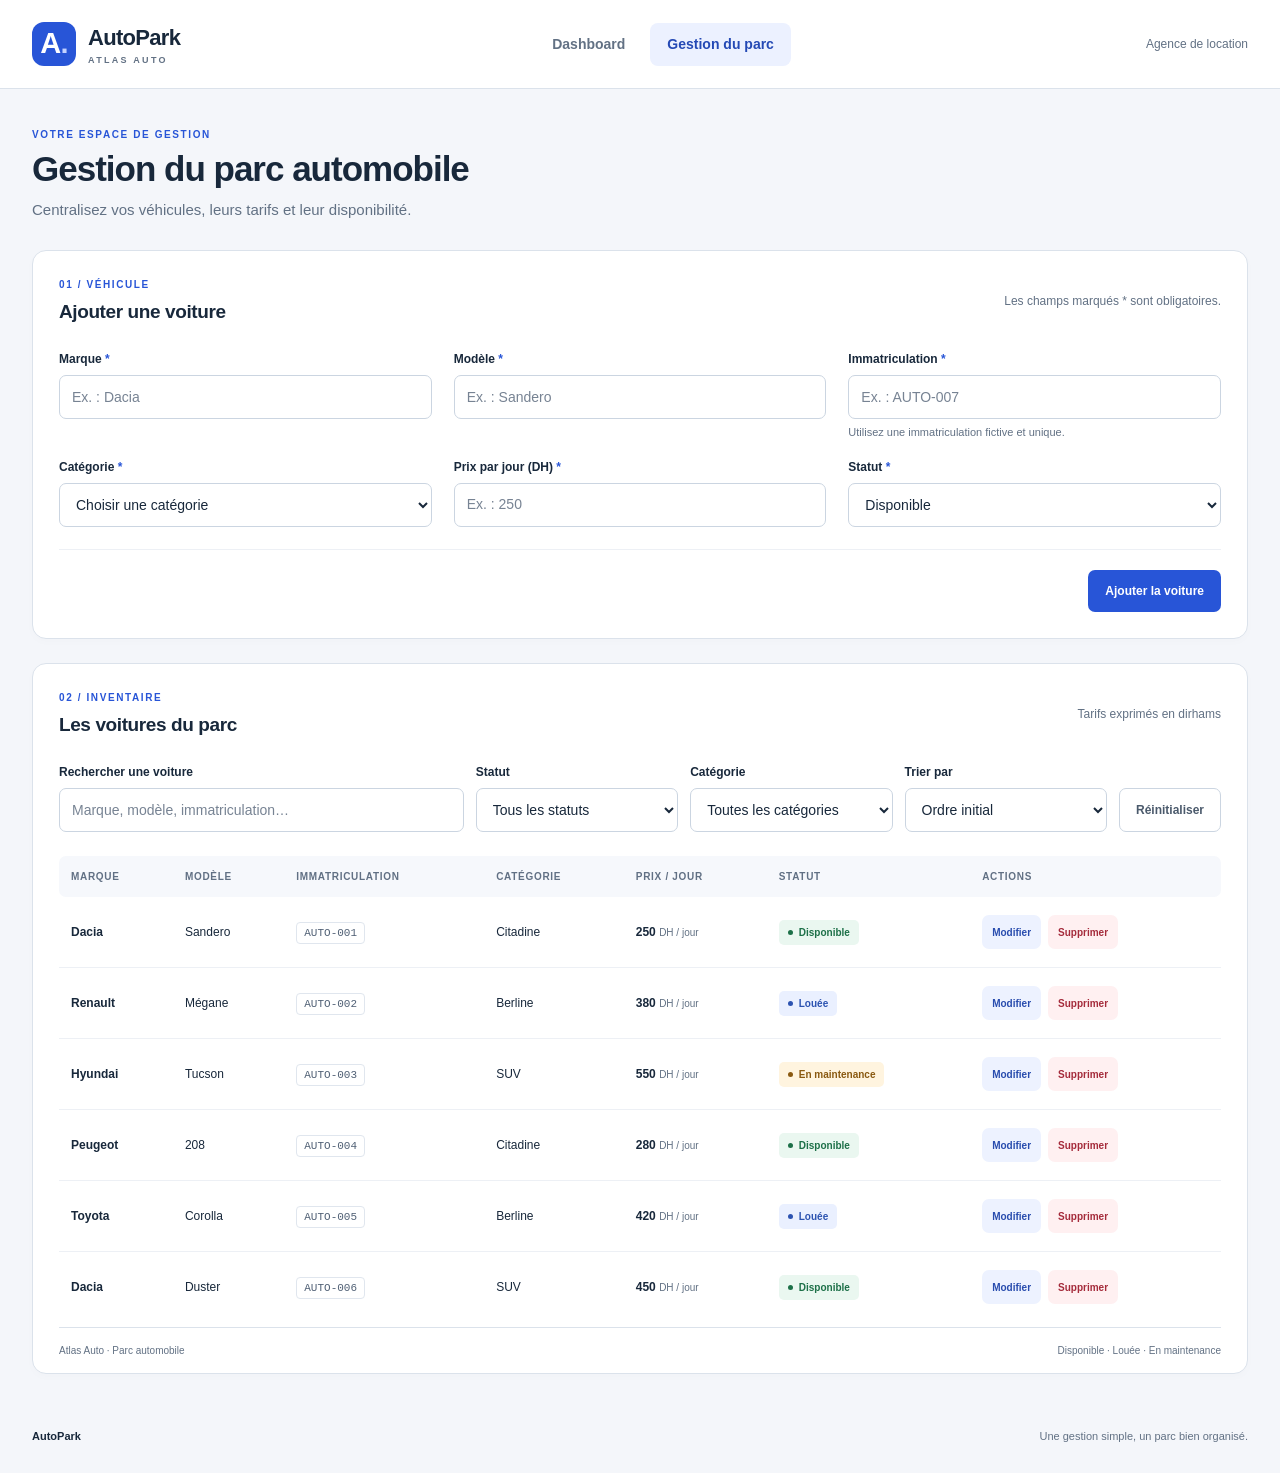
==== voitures.html @ b7d4301d "f" ====
<!doctype html>
<html lang="fr">
  <head>
    <meta charset="UTF-8" />
    <meta name="viewport" content="width=device-width, initial-scale=1.0" />
    <meta
      name="description"
      content="AutoPark — Interface de gestion du parc automobile Atlas Auto."
    />
    <title>Gestion du parc · AutoPark</title>
    <link rel="icon" href="data:," />
    <link rel="stylesheet" href="css/style.css" />
    <script type="module" src="js/voitures.js"></script>
  </head>
  <body>
    <a class="skip-link" href="#contenu">Aller au contenu</a>
    <header class="site-header">
      <div class="container header-content">
        <a
          class="brand"
          href="voitures.html"
          aria-label="AutoPark — Gestion du parc"
        >
          <span class="brand-mark" aria-hidden="true">A<span>.</span></span>
          <span>AutoPark<small>ATLAS AUTO</small></span>
        </a>
        <nav aria-label="Navigation principale">
          <!-- index.html est le dashboard à créer par l'apprenant. -->
          <a href="index.html">Dashboard</a>
          <a href="voitures.html" aria-current="page">Gestion du parc</a>
        </nav>
        <span class="agency-label">Agence de location</span>
      </div>
    </header>

    <main id="contenu" class="container main-content">
      <section class="page-intro" aria-labelledby="titre-page">
        <p class="eyebrow">VOTRE ESPACE DE GESTION</p>
        <h1 id="titre-page">Gestion du parc automobile</h1>
        <p>Centralisez vos véhicules, leurs tarifs et leur disponibilité.</p>
      </section>

      <section class="panel" aria-labelledby="titre-formulaire">
        <div class="section-heading">
          <div>
            <p class="eyebrow">01 / VÉHICULE</p>
            <h2 id="titre-formulaire">Ajouter une voiture</h2>
          </div>
          <span class="section-note"
            >Les champs marqués * sont obligatoires.</span
          >
        </div>
        <!-- TODO JS : gérer submit, valider, ajouter ou modifier une voiture. -->
        <form id="formulaire-voiture" novalidate>
          <input type="hidden" id="voiture-id" name="id" value="" />
          <div class="form-grid">
            <div class="field">
              <label for="marque"
                >Marque <span aria-hidden="true">*</span></label
              >
              <input
                id="marque"
                name="marque"
                type="text"
                placeholder="Ex. : Dacia"
                required
                aria-describedby="erreur-marque"
              />
              <small id="erreur-marque" class="field-error"></small>
            </div>
            <div class="field">
              <label for="modele"
                >Modèle <span aria-hidden="true">*</span></label
              >
              <input
                id="modele"
                name="modele"
                type="text"
                placeholder="Ex. : Sandero"
                required
                aria-describedby="erreur-modele"
              />
              <small id="erreur-modele" class="field-error"></small>
            </div>
            <div class="field">
              <label for="immatriculation"
                >Immatriculation <span aria-hidden="true">*</span></label
              >
              <input
                id="immatriculation"
                name="immatriculation"
                type="text"
                placeholder="Ex. : AUTO-007"
                required
                aria-describedby="aide-immatriculation erreur-immatriculation"
              />
              <small id="aide-immatriculation" class="field-help"
                >Utilisez une immatriculation fictive et unique.</small
              >
              <small id="erreur-immatriculation" class="field-error"></small>
            </div>
            <div class="field">
              <label for="categorie"
                >Catégorie <span aria-hidden="true">*</span></label
              >
              <select
                id="categorie"
                name="categorie"
                required
                aria-describedby="erreur-categorie"
              >
                <option value="">Choisir une catégorie</option>
                <option value="Citadine">Citadine</option>
                <option value="Berline">Berline</option>
                <option value="SUV">SUV</option>
              </select>
              <small id="erreur-categorie" class="field-error"></small>
            </div>
            <div class="field">
              <label for="prix-jour"
                >Prix par jour (DH) <span aria-hidden="true">*</span></label
              >
              <input
                id="prix-jour"
                name="prixJour"
                type="number"
                min="0.01"
                step="0.01"
                placeholder="Ex. : 250"
                required
                aria-describedby="erreur-prix-jour"
              />
              <small id="erreur-prix-jour" class="field-error"></small>
            </div>
            <div class="field">
              <label for="statut"
                >Statut <span aria-hidden="true">*</span></label
              >
              <select
                id="statut"
                name="statut"
                required
                aria-describedby="erreur-statut"
              >
                <option value="Disponible">Disponible</option>
                <option value="Louée">Louée</option>
                <option value="En maintenance">En maintenance</option>
              </select>
              <small id="erreur-statut" class="field-error"></small>
            </div>
          </div>
          <div class="form-footer">
            <p
              id="message-formulaire"
              class="feedback"
              role="status"
              aria-live="polite"
            ></p>
            <div class="form-actions">
              <!-- Retirer hidden en JavaScript pendant une modification. -->
              <button
                id="annuler-modification"
                class="button button-secondary"
                type="button"
                hidden
              >
                Annuler la modification
              </button>
              <button
                id="bouton-enregistrer"
                class="button button-primary"
                type="submit"
              >
                Ajouter la voiture
              </button>
            </div>
          </div>
        </form>
      </section>

      <section class="panel inventory-panel" aria-labelledby="titre-inventaire">
        <div class="section-heading">
          <div>
            <p class="eyebrow">02 / INVENTAIRE</p>
            <h2 id="titre-inventaire">Les voitures du parc</h2>
          </div>
          <span class="section-note">Tarifs exprimés en dirhams</span>
        </div>
        <!-- TODO JS : combiner recherche, filtres et tri. -->
        <div class="toolbar">
          <div class="field search-field">
            <label for="recherche">Rechercher une voiture</label>
            <input
              id="recherche"
              type="search"
              placeholder="Marque, modèle, immatriculation…"
            />
          </div>
          <div class="field">
            <label for="filtre-statut">Statut</label>
            <select id="filtre-statut">
              <option value="">Tous les statuts</option>
              <option value="Disponible">Disponible</option>
              <option value="Louée">Louée</option>
              <option value="En maintenance">En maintenance</option>
            </select>
          </div>
          <div class="field">
            <label for="filtre-categorie">Catégorie</label>
            <select id="filtre-categorie">
              <option value="">Toutes les catégories</option>
              <option value="Citadine">Citadine</option>
              <option value="Berline">Berline</option>
              <option value="SUV">SUV</option>
            </select>
          </div>
          <div class="field">
            <label for="tri-prix">Trier par</label>
            <select id="tri-prix">
              <option value="">Ordre initial</option>
              <option value="croissant">Prix croissant</option>
              <option value="decroissant">Prix décroissant</option>
            </select>
          </div>
          <button
            id="reinitialiser-filtres"
            type="button"
            class="button button-secondary"
          >
            Réinitialiser
          </button>
        </div>
        <p
          id="message-parc"
          class="feedback inventory-feedback"
          role="status"
          aria-live="polite"
        ></p>
        <div
          class="table-scroll"
          role="region"
          aria-label="Tableau des voitures : défilement horizontal possible"
          tabindex="0"
        >
          <table>
            <caption class="sr-only">
              Liste des voitures du parc et actions de gestion
            </caption>
            <thead>
              <tr>
                <th scope="col">Marque</th>
                <th scope="col">Modèle</th>
                <th scope="col">Immatriculation</th>
                <th scope="col">Catégorie</th>
                <th scope="col">Prix / jour</th>
                <th scope="col">Statut</th>
                <th scope="col">Actions</th>
              </tr>
            </thead>
            <!-- Lignes de démonstration statiques : à remplacer par un affichage JS.
               data-id identifie la voiture ; data-action indique l'action. -->
            <tbody id="liste-voitures">
              <tr>
                <td><strong>Dacia</strong></td>
                <td>Sandero</td>
                <td><span class="registration">AUTO-001</span></td>
                <td>Citadine</td>
                <td class="price">250 <span>DH / jour</span></td>
                <td><span class="badge badge-disponible">Disponible</span></td>
                <td>
                  <div class="row-actions">
                    <button
                      type="button"
                      class="button button-edit"
                      data-action="modifier"
                      data-id="1"
                      aria-label="Modifier Dacia Sandero, AUTO-001"
                    >
                      Modifier
                    </button>
                    <button
                      type="button"
                      class="button button-delete"
                      data-action="supprimer"
                      data-id="1"
                      aria-label="Supprimer Dacia Sandero, AUTO-001"
                    >
                      Supprimer
                    </button>
                  </div>
                </td>
              </tr>
              <tr>
                <td><strong>Renault</strong></td>
                <td>Mégane</td>
                <td><span class="registration">AUTO-002</span></td>
                <td>Berline</td>
                <td class="price">380 <span>DH / jour</span></td>
                <td><span class="badge badge-louee">Louée</span></td>
                <td>
                  <div class="row-actions">
                    <button
                      type="button"
                      class="button button-edit"
                      data-action="modifier"
                      data-id="2"
                      aria-label="Modifier Renault Mégane, AUTO-002"
                    >
                      Modifier
                    </button>
                    <button
                      type="button"
                      class="button button-delete"
                      data-action="supprimer"
                      data-id="2"
                      aria-label="Supprimer Renault Mégane, AUTO-002"
                    >
                      Supprimer
                    </button>
                  </div>
                </td>
              </tr>
              <tr>
                <td><strong>Hyundai</strong></td>
                <td>Tucson</td>
                <td><span class="registration">AUTO-003</span></td>
                <td>SUV</td>
                <td class="price">550 <span>DH / jour</span></td>
                <td>
                  <span class="badge badge-maintenance">En maintenance</span>
                </td>
                <td>
                  <div class="row-actions">
                    <button
                      type="button"
                      class="button button-edit"
                      data-action="modifier"
                      data-id="3"
                      aria-label="Modifier Hyundai Tucson, AUTO-003"
                    >
                      Modifier
                    </button>
                    <button
                      type="button"
                      class="button button-delete"
                      data-action="supprimer"
                      data-id="3"
                      aria-label="Supprimer Hyundai Tucson, AUTO-003"
                    >
                      Supprimer
                    </button>
                  </div>
                </td>
              </tr>
              <tr>
                <td><strong>Peugeot</strong></td>
                <td>208</td>
                <td><span class="registration">AUTO-004</span></td>
                <td>Citadine</td>
                <td class="price">280 <span>DH / jour</span></td>
                <td><span class="badge badge-disponible">Disponible</span></td>
                <td>
                  <div class="row-actions">
                    <button
                      type="button"
                      class="button button-edit"
                      data-action="modifier"
                      data-id="4"
                      aria-label="Modifier Peugeot 208, AUTO-004"
                    >
                      Modifier
                    </button>
                    <button
                      type="button"
                      class="button button-delete"
                      data-action="supprimer"
                      data-id="4"
                      aria-label="Supprimer Peugeot 208, AUTO-004"
                    >
                      Supprimer
                    </button>
                  </div>
                </td>
              </tr>
              <tr>
                <td><strong>Toyota</strong></td>
                <td>Corolla</td>
                <td><span class="registration">AUTO-005</span></td>
                <td>Berline</td>
                <td class="price">420 <span>DH / jour</span></td>
                <td><span class="badge badge-louee">Louée</span></td>
                <td>
                  <div class="row-actions">
                    <button
                      type="button"
                      class="button button-edit"
                      data-action="modifier"
                      data-id="5"
                      aria-label="Modifier Toyota Corolla, AUTO-005"
                    >
                      Modifier
                    </button>
                    <button
                      type="button"
                      class="button button-delete"
                      data-action="supprimer"
                      data-id="5"
                      aria-label="Supprimer Toyota Corolla, AUTO-005"
                    >
                      Supprimer
                    </button>
                  </div>
                </td>
              </tr>
              <tr>
                <td><strong>Dacia</strong></td>
                <td>Duster</td>
                <td><span class="registration">AUTO-006</span></td>
                <td>SUV</td>
                <td class="price">450 <span>DH / jour</span></td>
                <td><span class="badge badge-disponible">Disponible</span></td>
                <td>
                  <div class="row-actions">
                    <button
                      type="button"
                      class="button button-edit"
                      data-action="modifier"
                      data-id="6"
                      aria-label="Modifier Dacia Duster, AUTO-006"
                    >
                      Modifier
                    </button>
                    <button
                      type="button"
                      class="button button-delete"
                      data-action="supprimer"
                      data-id="6"
                      aria-label="Supprimer Dacia Duster, AUTO-006"
                    >
                      Supprimer
                    </button>
                  </div>
                </td>
              </tr>
            </tbody>
          </table>
        </div>
        <!-- TODO JS : afficher ce message si le parc ou le résultat est vide. -->
        <div id="etat-vide" class="empty-state" hidden>
          <h3>Aucune voiture à afficher</h3>
          <p id="texte-etat-vide">
            Ajoutez une voiture ou modifiez vos critères de recherche.
          </p>
        </div>
        <div class="table-footer">
          <span>Atlas Auto · Parc automobile</span
          ><span>Disponible · Louée · En maintenance</span>
        </div>
      </section>
    </main>
    <footer class="site-footer container">
      <span>AutoPark</span>
      <p>Une gestion simple, un parc bien organisé.</p>
    </footer>
  </body>
</html>
---- css/style.css ----
:root {
  --page: #f4f6fa;
  --surface: #ffffff;
  --text: #18283b;
  --muted: #627184;
  --border: #dbe2eb;
  --primary: #2855d7;
  --primary-dark: #1e41a6;
  --radius: 14px;
}
* {
  box-sizing: border-box;
}
body {
  margin: 0;
  background: var(--page);
  color: var(--text);
  font-family: Arial, Helvetica, sans-serif;
  font-size: 14px;
  line-height: 1.5;
}
button,
input,
select {
  font: inherit;
}
a {
  color: inherit;
}
button,
select {
  cursor: pointer;
}
button {
  border: 0;
}
[hidden] {
  display: none !important;
}
.container {
  width: min(1240px, calc(100% - 64px));
  margin: 0 auto;
}
.site-header {
  background: var(--surface);
  border-bottom: 1px solid var(--border);
}
.header-content {
  min-height: 88px;
  display: flex;
  align-items: center;
  justify-content: space-between;
  gap: 28px;
}
.brand {
  display: flex;
  gap: 12px;
  align-items: center;
  text-decoration: none;
  font-size: 22px;
  font-weight: 800;
  letter-spacing: -0.7px;
}
.brand-mark {
  display: flex;
  align-items: center;
  justify-content: center;
  width: 44px;
  height: 44px;
  border-radius: 12px;
  background: var(--primary);
  color: white;
  font-size: 29px;
}
.brand-mark span {
  color: #c4d2ff;
}
.brand small {
  display: block;
  color: var(--muted);
  font-size: 9px;
  letter-spacing: 2.3px;
}
nav {
  display: flex;
  gap: 8px;
}
nav a {
  padding: 11px 17px;
  border-radius: 8px;
  color: var(--muted);
  font-weight: 700;
  text-decoration: none;
}
nav a:hover {
  background: #f2f5fb;
  color: var(--text);
}
nav a[aria-current="page"] {
  background: #ecf1ff;
  color: #2449b5;
}
.agency-label {
  color: var(--muted);
  font-size: 12px;
}
.main-content {
  padding-top: 38px;
  padding-bottom: 30px;
}
.page-intro {
  margin-bottom: 28px;
}
.eyebrow {
  margin: 0 0 6px;
  color: var(--primary);
  font-size: 10px;
  font-weight: 800;
  letter-spacing: 1.6px;
}
h1,
h2,
h3,
p {
  margin-top: 0;
}
h1 {
  margin-bottom: 9px;
  font-size: clamp(26px, 3vw, 35px);
  line-height: 1.2;
  letter-spacing: -1px;
}
.page-intro > p:last-child {
  margin-bottom: 0;
  color: var(--muted);
  font-size: 15px;
}
h2 {
  margin-bottom: 0;
  font-size: 19px;
  letter-spacing: -0.4px;
}
.panel {
  padding: 26px;
  margin-bottom: 24px;
  border: 1px solid var(--border);
  border-radius: var(--radius);
  background: var(--surface);
  box-shadow: 0 3px 10px #18283b04;
}
.section-heading {
  display: flex;
  justify-content: space-between;
  align-items: center;
  gap: 16px;
  margin-bottom: 24px;
}
.section-note {
  color: var(--muted);
  font-size: 12px;
}
.form-grid {
  display: grid;
  grid-template-columns: repeat(3, minmax(0, 1fr));
  gap: 17px 22px;
}
.field {
  display: flex;
  flex-direction: column;
  min-width: 0;
}
label {
  margin-bottom: 7px;
  font-size: 12px;
  font-weight: 700;
}
label span {
  color: var(--primary);
}
input,
select {
  width: 100%;
  min-height: 44px;
  padding: 10px 12px;
  border: 1px solid #cbd5e1;
  border-radius: 7px;
  background: white;
  color: var(--text);
}
input::placeholder {
  color: #778393;
}
input:focus,
select:focus {
  outline: 3px solid #dce5ff;
  border-color: var(--primary);
}
input[aria-invalid="true"],
select[aria-invalid="true"] {
  border-color: #b42336;
}
.field-help {
  margin-top: 5px;
  color: var(--muted);
  font-size: 11px;
}
.field-error {
  margin-top: 5px;
  color: #ae2134;
  font-size: 12px;
}
.field-error:empty {
  display: none;
}
.form-footer {
  display: flex;
  justify-content: space-between;
  align-items: center;
  gap: 18px;
  border-top: 1px solid #edf0f5;
  padding-top: 20px;
  margin-top: 22px;
}
.form-actions {
  display: flex;
  gap: 10px;
  margin-left: auto;
}
.button {
  display: inline-flex;
  align-items: center;
  justify-content: center;
  min-height: 42px;
  padding: 10px 16px;
  border: 1px solid transparent;
  border-radius: 7px;
  font-weight: 700;
  font-size: 12px;
  white-space: nowrap;
}
.button-primary {
  background: var(--primary);
  color: white;
}
.button-primary:hover {
  background: var(--primary-dark);
}
.button-secondary {
  background: white;
  border-color: #cbd5e1;
  color: #4b5a6c;
}
.button-secondary:hover {
  background: #f3f6fa;
}
.button-edit {
  background: #edf2ff;
  color: #284cae;
}
.button-edit:hover {
  background: #dee7ff;
}
.button-delete {
  background: #fff0f1;
  color: #a52b3b;
}
.button-delete:hover {
  background: #ffdde1;
}
.feedback {
  margin: 0;
  font-size: 13px;
}
.feedback.success {
  color: #167348;
}
.feedback.error {
  color: #ae2134;
}
.inventory-panel {
  padding-bottom: 0;
  overflow: hidden;
}
.toolbar {
  display: grid;
  grid-template-columns: minmax(210px, 2fr) repeat(3, minmax(130px, 1fr)) auto;
  align-items: end;
  gap: 12px;
  margin-bottom: 24px;
}
.toolbar .button {
  min-height: 44px;
}
.inventory-feedback:not(:empty) {
  margin-bottom: 16px;
}
.table-scroll {
  overflow-x: auto;
}
table {
  width: 100%;
  border-collapse: collapse;
  text-align: left;
  white-space: nowrap;
}
th {
  padding: 13px 12px;
  background: #f6f8fc;
  color: #617084;
  font-size: 10px;
  text-transform: uppercase;
  letter-spacing: 0.7px;
}
th:first-child {
  border-radius: 7px 0 0 7px;
}
th:last-child {
  border-radius: 0 7px 7px 0;
}
td {
  padding: 18px 12px;
  border-bottom: 1px solid #edf0f5;
  font-size: 12px;
}
tbody tr:last-child td {
  border-bottom: none;
}
tbody tr:hover {
  background: #fbfcff;
}
.registration {
  padding: 4px 7px;
  border: 1px solid #e0e6ee;
  border-radius: 4px;
  color: #506075;
  font-family: monospace;
  font-size: 11px;
}
.price {
  font-weight: 700;
}
.price span {
  font-size: 10px;
  font-weight: 400;
  color: var(--muted);
}
.badge {
  display: inline-flex;
  align-items: center;
  gap: 6px;
  padding: 5px 9px;
  border-radius: 5px;
  font-weight: 700;
  font-size: 10px;
}
.badge::before {
  content: "";
  width: 5px;
  height: 5px;
  border-radius: 50%;
  background: currentColor;
}
.badge-disponible {
  background: #eaf7f0;
  color: #1d7048;
}
.badge-louee {
  background: #eaf0ff;
  color: #2c53b1;
}
.badge-maintenance {
  background: #fff4df;
  color: #8a5910;
}
.row-actions {
  display: flex;
  gap: 7px;
}
.row-actions .button {
  min-height: 34px;
  padding: 7px 9px;
  font-size: 10px;
}
.empty-state {
  padding: 36px 16px;
  text-align: center;
  color: var(--muted);
}
.empty-state h3 {
  color: var(--text);
  font-size: 16px;
}
.empty-state p {
  margin-bottom: 0;
}
.table-footer {
  display: flex;
  justify-content: space-between;
  gap: 12px;
  margin-top: 5px;
  padding: 15px 0;
  border-top: 1px solid var(--border);
  color: var(--muted);
  font-size: 10px;
}
.site-footer {
  display: flex;
  justify-content: space-between;
  gap: 16px;
  padding-bottom: 28px;
  color: var(--muted);
  font-size: 11px;
}
.site-footer > span {
  color: var(--text);
  font-weight: 800;
}
.site-footer p {
  margin: 0;
}
:focus-visible {
  outline: 3px solid #2855d7;
  outline-offset: 3px;
}
.sr-only {
  position: absolute;
  width: 1px;
  height: 1px;
  padding: 0;
  margin: -1px;
  overflow: hidden;
  clip: rect(0, 0, 0, 0);
  white-space: nowrap;
  border: 0;
}
.skip-link {
  position: absolute;
  top: 8px;
  left: 8px;
  z-index: 10;
  padding: 10px;
  background: white;
  transform: translateY(-160%);
}
.skip-link:focus {
  transform: translateY(0);
}
@media (max-width: 1100px) {
  .toolbar {
    grid-template-columns: repeat(3, minmax(0, 1fr));
  }
  .search-field {
    grid-column: span 2;
  }
  .agency-label {
    display: none;
  }
}
@media (max-width: 760px) {
  .container {
    width: calc(100% - 32px);
  }
  .header-content {
    flex-wrap: wrap;
    gap: 14px;
    padding: 18px 0;
  }
  nav {
    width: 100%;
  }
  nav a {
    flex: 1;
    text-align: center;
    padding: 10px;
  }
  .main-content {
    padding-top: 28px;
  }
  .panel {
    padding: 20px;
  }
  .inventory-panel {
    padding-bottom: 0;
  }
  .section-heading {
    align-items: flex-start;
    flex-direction: column;
    gap: 8px;
  }
  .form-grid {
    grid-template-columns: repeat(2, minmax(0, 1fr));
  }
  .toolbar {
    grid-template-columns: repeat(2, minmax(0, 1fr));
  }
  .search-field {
    grid-column: 1 / -1;
  }
  .table-footer {
    flex-direction: column;
    gap: 4px;
  }
}
@media (max-width: 480px) {
  .form-grid,
  .toolbar {
    grid-template-columns: 1fr;
  }
  .form-footer,
  .form-actions {
    flex-direction: column;
    align-items: stretch;
    width: 100%;
  }
  .form-actions {
    margin-left: 0;
  }
  .site-footer {
    flex-direction: column;
    gap: 5px;
  }
}
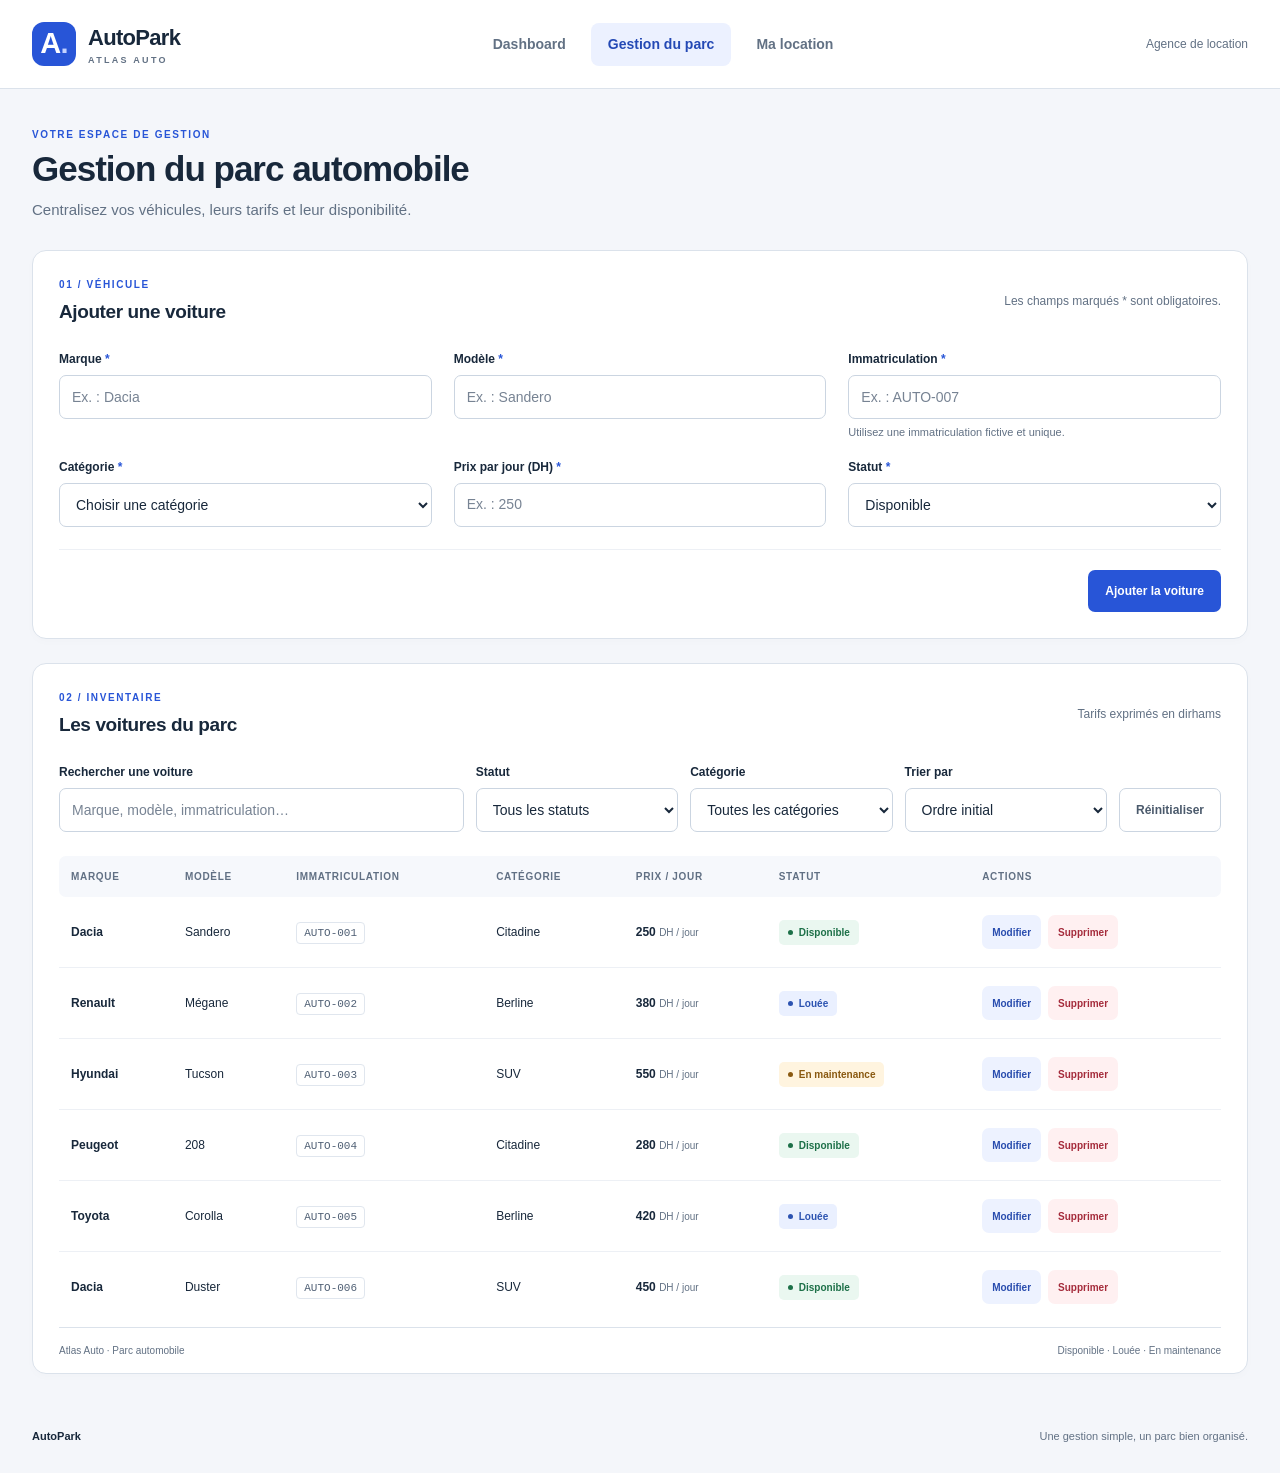
==== commit f2eae54b: "push" ====
--- a/voitures.html
+++ b/voitures.html
@@ -10,7 +10,7 @@
     <title>Gestion du parc · AutoPark</title>
     <link rel="icon" href="data:," />
     <link rel="stylesheet" href="css/style.css" />
-    <script type="module" src="js/voitures.js"></script>
+    <script type="module" src="./js/voitures.js"></script>
   </head>
   <body>
     <a class="skip-link" href="#contenu">Aller au contenu</a>
@@ -28,6 +28,7 @@
           <!-- index.html est le dashboard à créer par l'apprenant. -->
           <a href="index.html">Dashboard</a>
           <a href="voitures.html" aria-current="page">Gestion du parc</a>
+          <a href="malocation.html">Ma location</a>
         </nav>
         <span class="agency-label">Agence de location</span>
       </div>
@@ -260,188 +261,7 @@
             <!-- Lignes de démonstration statiques : à remplacer par un affichage JS.
                data-id identifie la voiture ; data-action indique l'action. -->
             <tbody id="liste-voitures">
-              <tr>
-                <td><strong>Dacia</strong></td>
-                <td>Sandero</td>
-                <td><span class="registration">AUTO-001</span></td>
-                <td>Citadine</td>
-                <td class="price">250 <span>DH / jour</span></td>
-                <td><span class="badge badge-disponible">Disponible</span></td>
-                <td>
-                  <div class="row-actions">
-                    <button
-                      type="button"
-                      class="button button-edit"
-                      data-action="modifier"
-                      data-id="1"
-                      aria-label="Modifier Dacia Sandero, AUTO-001"
-                    >
-                      Modifier
-                    </button>
-                    <button
-                      type="button"
-                      class="button button-delete"
-                      data-action="supprimer"
-                      data-id="1"
-                      aria-label="Supprimer Dacia Sandero, AUTO-001"
-                    >
-                      Supprimer
-                    </button>
-                  </div>
-                </td>
-              </tr>
-              <tr>
-                <td><strong>Renault</strong></td>
-                <td>Mégane</td>
-                <td><span class="registration">AUTO-002</span></td>
-                <td>Berline</td>
-                <td class="price">380 <span>DH / jour</span></td>
-                <td><span class="badge badge-louee">Louée</span></td>
-                <td>
-                  <div class="row-actions">
-                    <button
-                      type="button"
-                      class="button button-edit"
-                      data-action="modifier"
-                      data-id="2"
-                      aria-label="Modifier Renault Mégane, AUTO-002"
-                    >
-                      Modifier
-                    </button>
-                    <button
-                      type="button"
-                      class="button button-delete"
-                      data-action="supprimer"
-                      data-id="2"
-                      aria-label="Supprimer Renault Mégane, AUTO-002"
-                    >
-                      Supprimer
-                    </button>
-                  </div>
-                </td>
-              </tr>
-              <tr>
-                <td><strong>Hyundai</strong></td>
-                <td>Tucson</td>
-                <td><span class="registration">AUTO-003</span></td>
-                <td>SUV</td>
-                <td class="price">550 <span>DH / jour</span></td>
-                <td>
-                  <span class="badge badge-maintenance">En maintenance</span>
-                </td>
-                <td>
-                  <div class="row-actions">
-                    <button
-                      type="button"
-                      class="button button-edit"
-                      data-action="modifier"
-                      data-id="3"
-                      aria-label="Modifier Hyundai Tucson, AUTO-003"
-                    >
-                      Modifier
-                    </button>
-                    <button
-                      type="button"
-                      class="button button-delete"
-                      data-action="supprimer"
-                      data-id="3"
-                      aria-label="Supprimer Hyundai Tucson, AUTO-003"
-                    >
-                      Supprimer
-                    </button>
-                  </div>
-                </td>
-              </tr>
-              <tr>
-                <td><strong>Peugeot</strong></td>
-                <td>208</td>
-                <td><span class="registration">AUTO-004</span></td>
-                <td>Citadine</td>
-                <td class="price">280 <span>DH / jour</span></td>
-                <td><span class="badge badge-disponible">Disponible</span></td>
-                <td>
-                  <div class="row-actions">
-                    <button
-                      type="button"
-                      class="button button-edit"
-                      data-action="modifier"
-                      data-id="4"
-                      aria-label="Modifier Peugeot 208, AUTO-004"
-                    >
-                      Modifier
-                    </button>
-                    <button
-                      type="button"
-                      class="button button-delete"
-                      data-action="supprimer"
-                      data-id="4"
-                      aria-label="Supprimer Peugeot 208, AUTO-004"
-                    >
-                      Supprimer
-                    </button>
-                  </div>
-                </td>
-              </tr>
-              <tr>
-                <td><strong>Toyota</strong></td>
-                <td>Corolla</td>
-                <td><span class="registration">AUTO-005</span></td>
-                <td>Berline</td>
-                <td class="price">420 <span>DH / jour</span></td>
-                <td><span class="badge badge-louee">Louée</span></td>
-                <td>
-                  <div class="row-actions">
-                    <button
-                      type="button"
-                      class="button button-edit"
-                      data-action="modifier"
-                      data-id="5"
-                      aria-label="Modifier Toyota Corolla, AUTO-005"
-                    >
-                      Modifier
-                    </button>
-                    <button
-                      type="button"
-                      class="button button-delete"
-                      data-action="supprimer"
-                      data-id="5"
-                      aria-label="Supprimer Toyota Corolla, AUTO-005"
-                    >
-                      Supprimer
-                    </button>
-                  </div>
-                </td>
-              </tr>
-              <tr>
-                <td><strong>Dacia</strong></td>
-                <td>Duster</td>
-                <td><span class="registration">AUTO-006</span></td>
-                <td>SUV</td>
-                <td class="price">450 <span>DH / jour</span></td>
-                <td><span class="badge badge-disponible">Disponible</span></td>
-                <td>
-                  <div class="row-actions">
-                    <button
-                      type="button"
-                      class="button button-edit"
-                      data-action="modifier"
-                      data-id="6"
-                      aria-label="Modifier Dacia Duster, AUTO-006"
-                    >
-                      Modifier
-                    </button>
-                    <button
-                      type="button"
-                      class="button button-delete"
-                      data-action="supprimer"
-                      data-id="6"
-                      aria-label="Supprimer Dacia Duster, AUTO-006"
-                    >
-                      Supprimer
-                    </button>
-                  </div>
-                </td>
-              </tr>
+
             </tbody>
           </table>
         </div>
